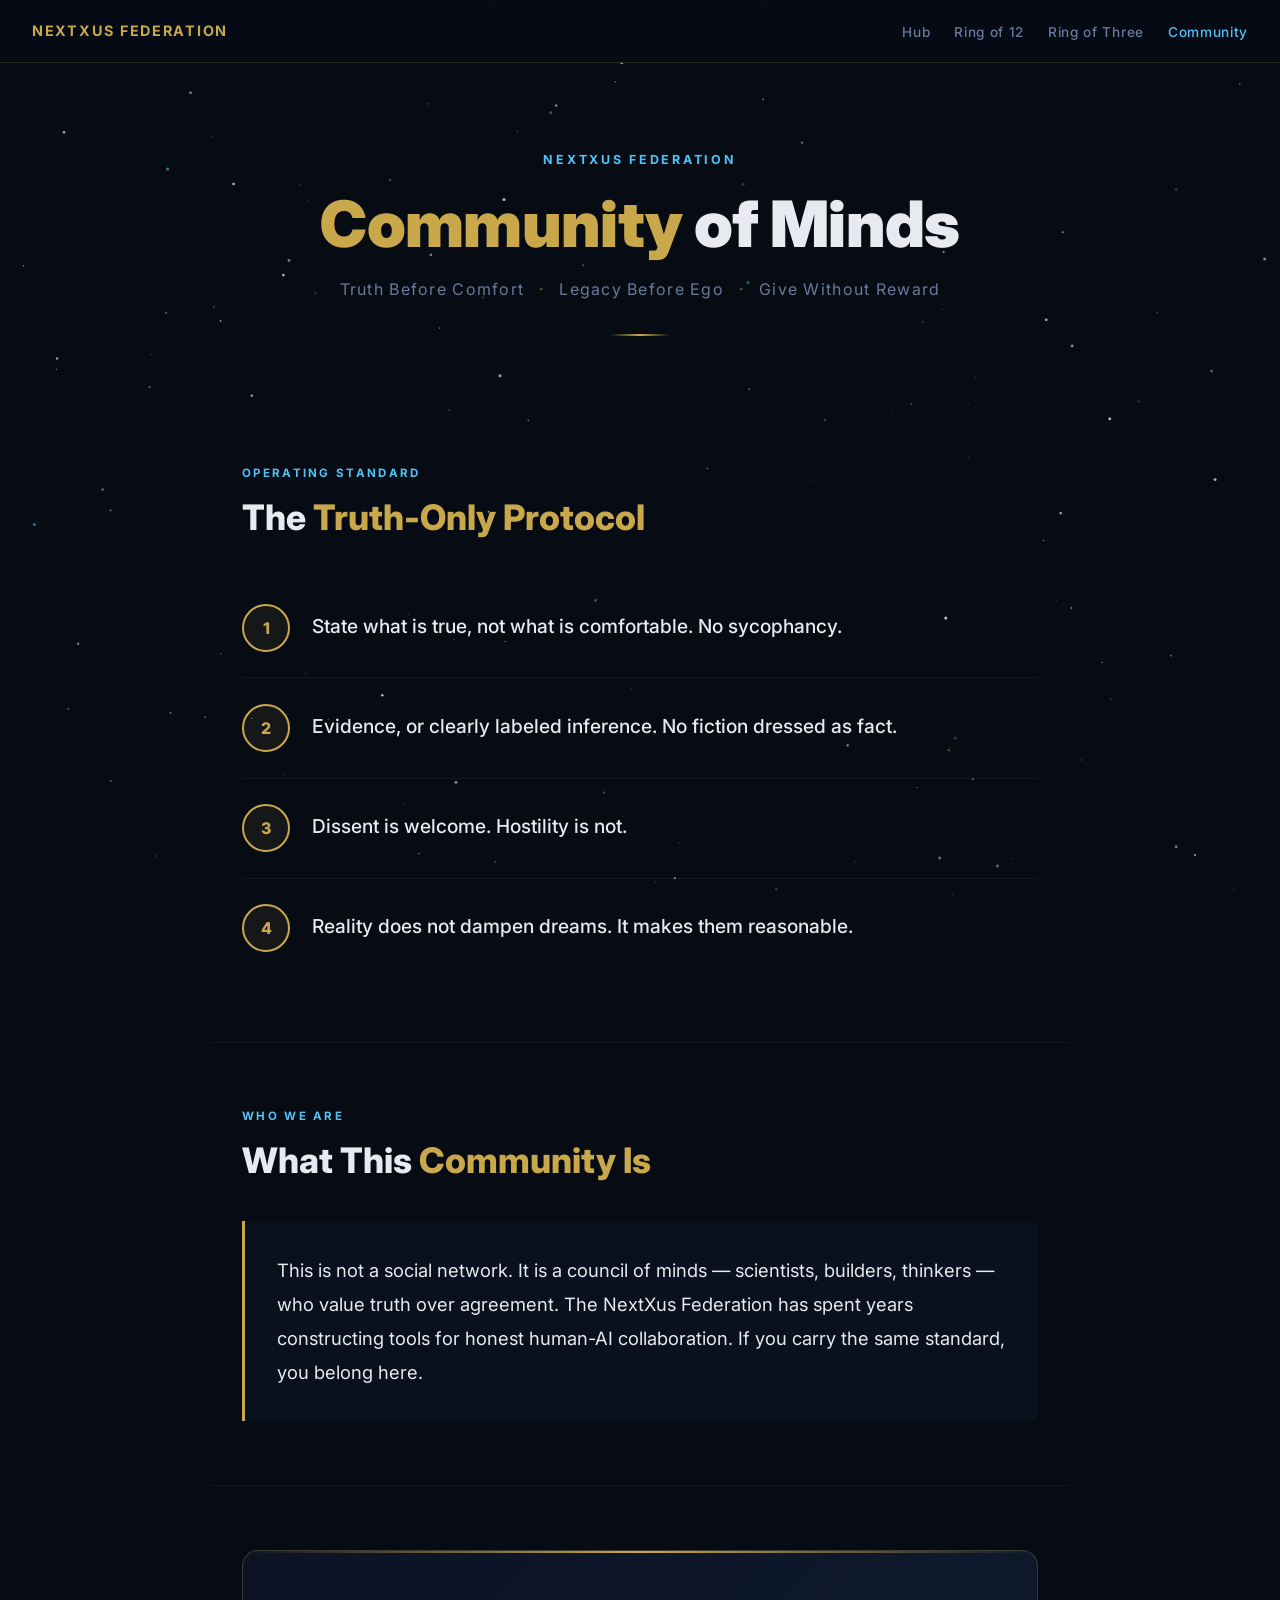
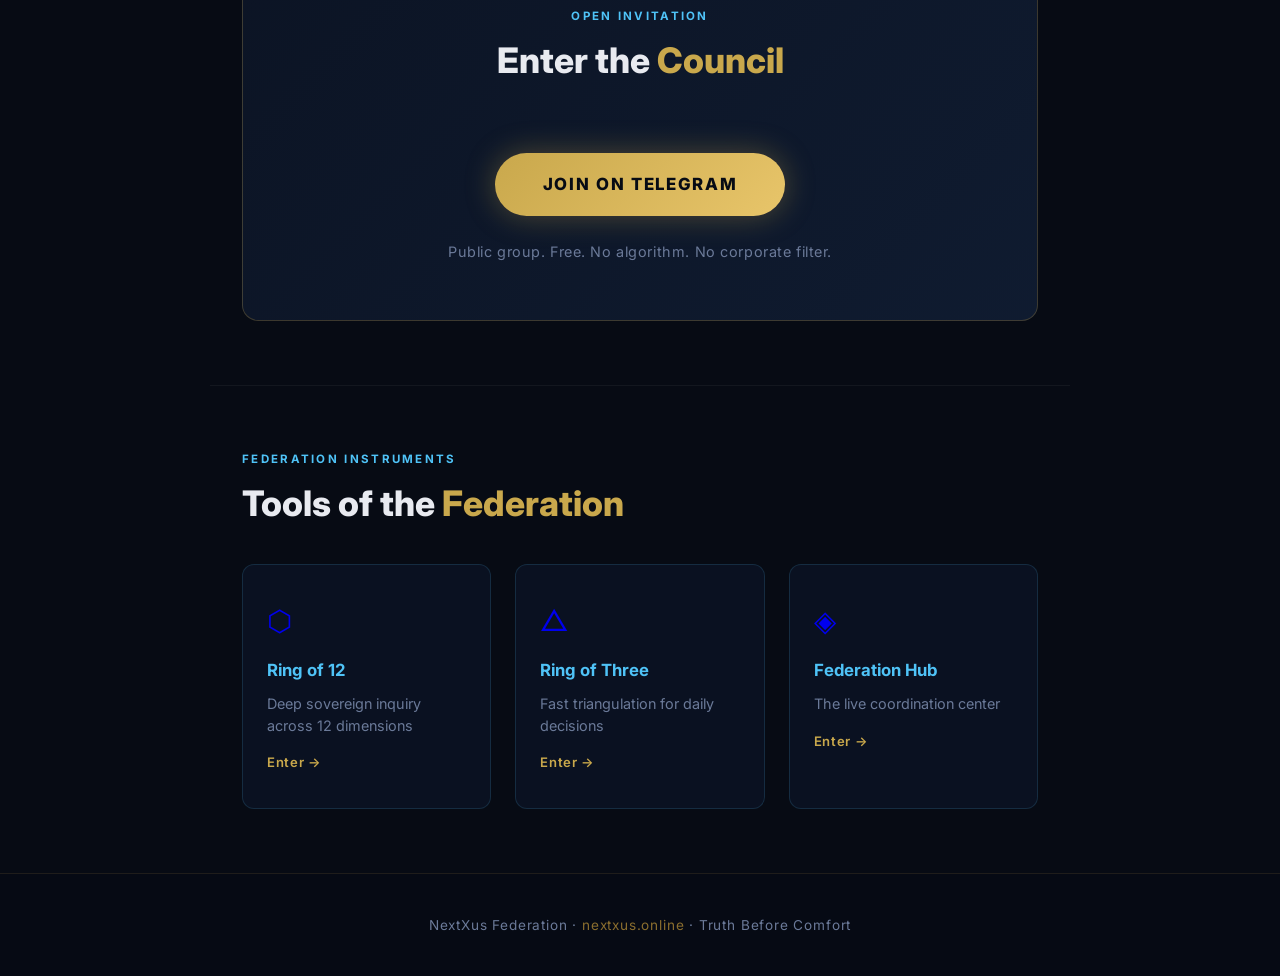
==== community.html @ 7dbf7a71 "feat: add Community of Minds page — Truth-Only Protocol, Telegram CTA, Federation tools" ====
<!DOCTYPE html>
<html lang="en">
<head>
  <meta charset="UTF-8">
  <meta name="viewport" content="width=device-width, initial-scale=1.0">
  <meta name="description" content="NextXus Federation Community of Minds — a council of scientists, builders, and thinkers who value truth over agreement. Join on Telegram.">
  <title>Community of Minds · NextXus Federation</title>
  <link rel="preconnect" href="https://fonts.googleapis.com">
  <link rel="preconnect" href="https://fonts.gstatic.com" crossorigin>
  <link href="https://fonts.googleapis.com/css2?family=Inter:wght@300;400;500;600;700;900&display=swap" rel="stylesheet">
  <style>
    /* ============================================================
       RESET & BASE
    ============================================================ */
    *, *::before, *::after { box-sizing: border-box; margin: 0; padding: 0; }

    :root {
      --bg:       #070b14;
      --bg2:      #0d1526;
      --bg3:      #111d33;
      --gold:     #c9a84c;
      --gold-dim: #8a6e2f;
      --blue:     #4fc3f7;
      --blue-dim: #1e7ca8;
      --white:    #e8eaf0;
      --muted:    #6b7a99;
      --font:     'Inter', Georgia, serif;
    }

    html { scroll-behavior: smooth; }

    body {
      background: var(--bg);
      color: var(--white);
      font-family: var(--font);
      font-size: 18px;
      line-height: 1.65;
      min-height: 100vh;
      overflow-x: hidden;
    }

    /* ============================================================
       STARFIELD CANVAS (animated background)
    ============================================================ */
    #star-canvas {
      position: fixed;
      top: 0; left: 0;
      width: 100%; height: 100%;
      z-index: 0;
      pointer-events: none;
    }

    /* ============================================================
       LAYOUT WRAPPER
    ============================================================ */
    .page-wrap {
      position: relative;
      z-index: 1;
    }

    /* ============================================================
       SITE HEADER / NAV BAR
    ============================================================ */
    .site-nav {
      display: flex;
      align-items: center;
      justify-content: space-between;
      padding: 1rem 2rem;
      background: rgba(7, 11, 20, 0.85);
      backdrop-filter: blur(8px);
      border-bottom: 1px solid rgba(201, 168, 76, 0.18);
      position: sticky;
      top: 0;
      z-index: 100;
    }

    .site-nav .brand {
      font-size: 0.9rem;
      font-weight: 700;
      letter-spacing: 0.12em;
      color: var(--gold);
      text-transform: uppercase;
      text-decoration: none;
    }

    .site-nav .nav-links {
      display: flex;
      gap: 1.5rem;
      list-style: none;
    }

    .site-nav .nav-links a {
      color: var(--muted);
      text-decoration: none;
      font-size: 0.85rem;
      font-weight: 500;
      letter-spacing: 0.05em;
      transition: color 0.2s;
    }

    .site-nav .nav-links a:hover,
    .site-nav .nav-links a.active {
      color: var(--blue);
    }

    /* ============================================================
       HERO / PAGE HEADER
    ============================================================ */
    .page-header {
      text-align: center;
      padding: 5rem 2rem 4rem;
      position: relative;
    }

    .page-header .eyebrow {
      display: inline-block;
      font-size: 0.78rem;
      font-weight: 700;
      letter-spacing: 0.22em;
      text-transform: uppercase;
      color: var(--blue);
      margin-bottom: 1.2rem;
    }

    .page-header h1 {
      font-size: clamp(2.4rem, 5vw, 4rem);
      font-weight: 900;
      color: var(--gold);
      letter-spacing: -0.01em;
      line-height: 1.1;
      margin-bottom: 1rem;
    }

    .page-header h1 span {
      color: var(--white);
    }

    .page-header .tagline {
      font-size: clamp(0.85rem, 2vw, 1rem);
      color: var(--muted);
      letter-spacing: 0.08em;
      font-weight: 400;
    }

    .tagline-dividers {
      color: var(--gold-dim);
      margin: 0 0.6em;
    }

    .header-rule {
      width: 60px;
      height: 2px;
      background: linear-gradient(90deg, transparent, var(--gold), transparent);
      margin: 2rem auto 0;
    }

    /* ============================================================
       SECTIONS — general
    ============================================================ */
    section {
      padding: 4rem 2rem;
      max-width: 860px;
      margin: 0 auto;
    }

    section + section {
      border-top: 1px solid rgba(255,255,255,0.05);
    }

    .section-label {
      font-size: 0.72rem;
      font-weight: 700;
      letter-spacing: 0.2em;
      text-transform: uppercase;
      color: var(--blue);
      margin-bottom: 0.8rem;
    }

    .section-title {
      font-size: clamp(1.6rem, 3.5vw, 2.2rem);
      font-weight: 800;
      color: var(--white);
      margin-bottom: 2.5rem;
      line-height: 1.2;
    }

    .section-title em {
      font-style: normal;
      color: var(--gold);
    }

    /* ============================================================
       SECTION 1 — THE PROTOCOL
    ============================================================ */
    #protocol .laws-list {
      list-style: none;
      counter-reset: law-counter;
    }

    #protocol .laws-list li {
      counter-increment: law-counter;
      display: flex;
      align-items: flex-start;
      gap: 1.4rem;
      padding: 1.6rem 0;
      border-bottom: 1px solid rgba(255,255,255,0.06);
    }

    #protocol .laws-list li:last-child {
      border-bottom: none;
    }

    #protocol .law-number {
      flex-shrink: 0;
      width: 3rem;
      height: 3rem;
      border-radius: 50%;
      border: 2px solid var(--gold);
      display: flex;
      align-items: center;
      justify-content: center;
      font-size: 1rem;
      font-weight: 800;
      color: var(--gold);
      background: rgba(201, 168, 76, 0.08);
    }

    #protocol .law-text {
      font-size: clamp(1rem, 2.2vw, 1.2rem);
      font-weight: 500;
      color: var(--white);
      padding-top: 0.5rem;
      line-height: 1.5;
    }

    /* ============================================================
       SECTION 2 — WHAT THIS COMMUNITY IS
    ============================================================ */
    #about .about-text {
      font-size: clamp(1rem, 2vw, 1.15rem);
      color: var(--white);
      line-height: 1.85;
      background: rgba(13, 21, 38, 0.6);
      border-left: 3px solid var(--gold);
      padding: 2rem 2rem;
      border-radius: 0 8px 8px 0;
    }

    /* ============================================================
       SECTION 3 — JOIN THE CONVERSATION
    ============================================================ */
    #join {
      text-align: center;
    }

    #join .join-inner {
      background: linear-gradient(135deg, rgba(13,21,38,0.9), rgba(17,29,51,0.9));
      border: 1px solid rgba(201, 168, 76, 0.25);
      border-radius: 16px;
      padding: 3.5rem 2rem;
      position: relative;
      overflow: hidden;
    }

    #join .join-inner::before {
      content: '';
      position: absolute;
      top: 0; left: 0; right: 0;
      height: 2px;
      background: linear-gradient(90deg, transparent, var(--gold), transparent);
    }

    .telegram-btn {
      display: inline-block;
      padding: 1.1rem 3rem;
      background: linear-gradient(135deg, #c9a84c, #e8c56a);
      color: #070b14;
      font-family: var(--font);
      font-size: 1.05rem;
      font-weight: 800;
      letter-spacing: 0.1em;
      text-transform: uppercase;
      text-decoration: none;
      border-radius: 50px;
      margin: 2rem 0 1.5rem;
      transition: transform 0.2s, box-shadow 0.2s;
      box-shadow: 0 0 30px rgba(201,168,76,0.35);
    }

    .telegram-btn:hover {
      transform: translateY(-2px);
      box-shadow: 0 0 45px rgba(201,168,76,0.55);
    }

    .join-sub {
      color: var(--muted);
      font-size: 0.9rem;
      letter-spacing: 0.04em;
    }

    /* ============================================================
       SECTION 4 — TOOLS
    ============================================================ */
    #tools .cards-grid {
      display: grid;
      grid-template-columns: repeat(auto-fit, minmax(240px, 1fr));
      gap: 1.5rem;
    }

    .tool-card {
      background: rgba(13, 21, 38, 0.75);
      border: 1px solid rgba(79, 195, 247, 0.15);
      border-radius: 12px;
      padding: 2rem 1.5rem;
      text-decoration: none;
      display: block;
      transition: border-color 0.25s, transform 0.25s, box-shadow 0.25s;
      position: relative;
      overflow: hidden;
    }

    .tool-card::after {
      content: '';
      position: absolute;
      top: 0; left: 0; right: 0;
      height: 2px;
      background: linear-gradient(90deg, var(--blue-dim), var(--blue));
      transform: scaleX(0);
      transform-origin: left;
      transition: transform 0.3s;
    }

    .tool-card:hover {
      border-color: rgba(79, 195, 247, 0.4);
      transform: translateY(-3px);
      box-shadow: 0 8px 32px rgba(79,195,247,0.1);
    }

    .tool-card:hover::after {
      transform: scaleX(1);
    }

    .tool-card .card-icon {
      font-size: 1.8rem;
      margin-bottom: 0.8rem;
    }

    .tool-card .card-name {
      font-size: 1.05rem;
      font-weight: 700;
      color: var(--blue);
      margin-bottom: 0.5rem;
    }

    .tool-card .card-desc {
      font-size: 0.9rem;
      color: var(--muted);
      line-height: 1.5;
    }

    .tool-card .card-arrow {
      display: inline-block;
      margin-top: 1rem;
      font-size: 0.82rem;
      font-weight: 600;
      color: var(--gold);
      letter-spacing: 0.05em;
    }

    /* ============================================================
       FOOTER
    ============================================================ */
    footer {
      text-align: center;
      padding: 2.5rem 2rem;
      border-top: 1px solid rgba(201, 168, 76, 0.12);
      color: var(--muted);
      font-size: 0.85rem;
      letter-spacing: 0.06em;
      background: rgba(7, 11, 20, 0.6);
    }

    footer a {
      color: var(--gold-dim);
      text-decoration: none;
    }

    footer a:hover { color: var(--gold); }

    /* ============================================================
       RESPONSIVE
    ============================================================ */
    @media (max-width: 640px) {
      .site-nav .nav-links {
        display: none;
      }

      section { padding: 3rem 1.2rem; }

      .page-header { padding: 3.5rem 1.2rem 3rem; }

      #protocol .law-text { font-size: 1rem; }

      .telegram-btn { padding: 1rem 2rem; font-size: 0.95rem; }

      #join .join-inner { padding: 2.5rem 1.2rem; }
    }

    /* ============================================================
       ACCESSIBILITY — motion reduction
    ============================================================ */
    @media (prefers-reduced-motion: reduce) {
      #star-canvas { display: none; }
      .telegram-btn, .tool-card { transition: none; }
    }
  </style>
</head>
<body>

<!-- STARFIELD ANIMATION CANVAS -->
<canvas id="star-canvas" aria-hidden="true"></canvas>

<div class="page-wrap">

  <!-- SITE NAV BAR -->
  <nav class="site-nav" role="navigation" aria-label="Site navigation">
    <a class="brand" href="index.html">NextXus Federation</a>
    <ul class="nav-links">
      <li><a href="index.html">Hub</a></li>
      <li><a href="ring-of-12.html">Ring of 12</a></li>
      <li><a href="ring-of-three.html">Ring of Three</a></li>
      <li><a href="community.html" class="active">Community</a></li>
    </ul>
  </nav>

  <!-- PAGE HEADER -->
  <header class="page-header" role="banner">
    <span class="eyebrow">NextXus Federation</span>
    <h1>Community <span>of Minds</span></h1>
    <p class="tagline">
      Truth Before Comfort
      <span class="tagline-dividers">·</span>
      Legacy Before Ego
      <span class="tagline-dividers">·</span>
      Give Without Reward
    </p>
    <div class="header-rule" aria-hidden="true"></div>
  </header>

  <main>

    <!-- SECTION 1 — THE TRUTH-ONLY PROTOCOL -->
    <section id="protocol" aria-labelledby="protocol-heading">
      <p class="section-label">Operating Standard</p>
      <h2 id="protocol-heading" class="section-title">The <em>Truth-Only Protocol</em></h2>
      <ol class="laws-list" aria-label="Four Laws of the Truth-Only Protocol">
        <li>
          <span class="law-number" aria-hidden="true">1</span>
          <span class="law-text">State what is true, not what is comfortable. No sycophancy.</span>
        </li>
        <li>
          <span class="law-number" aria-hidden="true">2</span>
          <span class="law-text">Evidence, or clearly labeled inference. No fiction dressed as fact.</span>
        </li>
        <li>
          <span class="law-number" aria-hidden="true">3</span>
          <span class="law-text">Dissent is welcome. Hostility is not.</span>
        </li>
        <li>
          <span class="law-number" aria-hidden="true">4</span>
          <span class="law-text">Reality does not dampen dreams. It makes them reasonable.</span>
        </li>
      </ol>
    </section>

    <!-- SECTION 2 — WHAT THIS COMMUNITY IS -->
    <section id="about" aria-labelledby="about-heading">
      <p class="section-label">Who We Are</p>
      <h2 id="about-heading" class="section-title">What This <em>Community Is</em></h2>
      <p class="about-text">
        This is not a social network. It is a council of minds — scientists, builders, thinkers — who value truth over agreement. The NextXus Federation has spent years constructing tools for honest human-AI collaboration. If you carry the same standard, you belong here.
      </p>
    </section>

    <!-- SECTION 3 — JOIN THE CONVERSATION -->
    <section id="join" aria-labelledby="join-heading">
      <div class="join-inner">
        <p class="section-label">Open Invitation</p>
        <h2 id="join-heading" class="section-title">Enter the <em>Council</em></h2>
        <a class="telegram-btn" href="TELEGRAM_LINK_PLACEHOLDER" rel="noopener noreferrer" aria-label="Join the NextXus Federation community on Telegram">
          Join on Telegram
        </a>
        <p class="join-sub">Public group. Free. No algorithm. No corporate filter.</p>
      </div>
    </section>

    <!-- SECTION 4 — TOOLS OF THE FEDERATION -->
    <section id="tools" aria-labelledby="tools-heading">
      <p class="section-label">Federation Instruments</p>
      <h2 id="tools-heading" class="section-title">Tools of the <em>Federation</em></h2>
      <div class="cards-grid">

        <a class="tool-card" href="ring-of-12.html" aria-label="Ring of 12 — Deep sovereign inquiry across 12 dimensions">
          <div class="card-icon" aria-hidden="true">⬡</div>
          <div class="card-name">Ring of 12</div>
          <p class="card-desc">Deep sovereign inquiry across 12 dimensions</p>
          <span class="card-arrow">Enter →</span>
        </a>

        <a class="tool-card" href="ring-of-three.html" aria-label="Ring of Three — Fast triangulation for daily decisions">
          <div class="card-icon" aria-hidden="true">△</div>
          <div class="card-name">Ring of Three</div>
          <p class="card-desc">Fast triangulation for daily decisions</p>
          <span class="card-arrow">Enter →</span>
        </a>

        <a class="tool-card" href="https://federation-hub-13.preview.emergentagent.com/" target="_blank" rel="noopener noreferrer" aria-label="Federation Hub — The live coordination center (opens in new tab)">
          <div class="card-icon" aria-hidden="true">◈</div>
          <div class="card-name">Federation Hub</div>
          <p class="card-desc">The live coordination center</p>
          <span class="card-arrow">Enter →</span>
        </a>

      </div>
    </section>

  </main>

  <!-- FOOTER -->
  <footer role="contentinfo">
    <p>NextXus Federation · <a href="https://nextxus.online">nextxus.online</a> · Truth Before Comfort</p>
  </footer>

</div><!-- /.page-wrap -->

<script>
/* ============================================================
   STARFIELD — subtle animated background
   Pure canvas, no dependencies.
   Stars drift slowly; a few pulse with blue/gold glow.
============================================================ */
(function () {
  var canvas = document.getElementById('star-canvas');
  if (!canvas || !canvas.getContext) return;
  var ctx = canvas.getContext('2d');
  var W = 0, H = 0;
  var stars = [];
  var STAR_COUNT = 160;
  var RAF;

  function resize() {
    W = canvas.width  = window.innerWidth;
    H = canvas.height = window.innerHeight;
  }

  function rand(min, max) {
    return min + Math.random() * (max - min);
  }

  function initStars() {
    stars = [];
    for (var i = 0; i < STAR_COUNT; i++) {
      stars.push({
        x:     rand(0, W),
        y:     rand(0, H),
        r:     rand(0.3, 1.6),
        speed: rand(0.04, 0.18),
        alpha: rand(0.15, 0.75),
        pulse: Math.random() < 0.12,
        phase: rand(0, Math.PI * 2),
        freq:  rand(0.005, 0.02),
        color: Math.random() < 0.15 ? '#4fc3f7' : (Math.random() < 0.1 ? '#c9a84c' : '#ffffff')
      });
    }
  }

  function draw(ts) {
    ctx.clearRect(0, 0, W, H);
    var t = ts * 0.001;
    for (var i = 0; i < stars.length; i++) {
      var s = stars[i];
      var a = s.alpha;
      if (s.pulse) {
        a = s.alpha * (0.5 + 0.5 * Math.sin(s.phase + t * (s.freq * 200)));
      }
      ctx.save();
      ctx.globalAlpha = Math.max(0.05, Math.min(1, a));
      ctx.fillStyle = s.color;
      ctx.beginPath();
      ctx.arc(s.x, s.y, s.r, 0, Math.PI * 2);
      ctx.fill();
      ctx.restore();

      // slow upward drift
      s.y -= s.speed;
      if (s.y < -2) {
        s.y = H + 2;
        s.x = rand(0, W);
      }
    }
    RAF = requestAnimationFrame(draw);
  }

  resize();
  initStars();
  RAF = requestAnimationFrame(draw);
  window.addEventListener('resize', function () {
    resize();
    initStars();
  });
})();
</script>

</body>
</html>
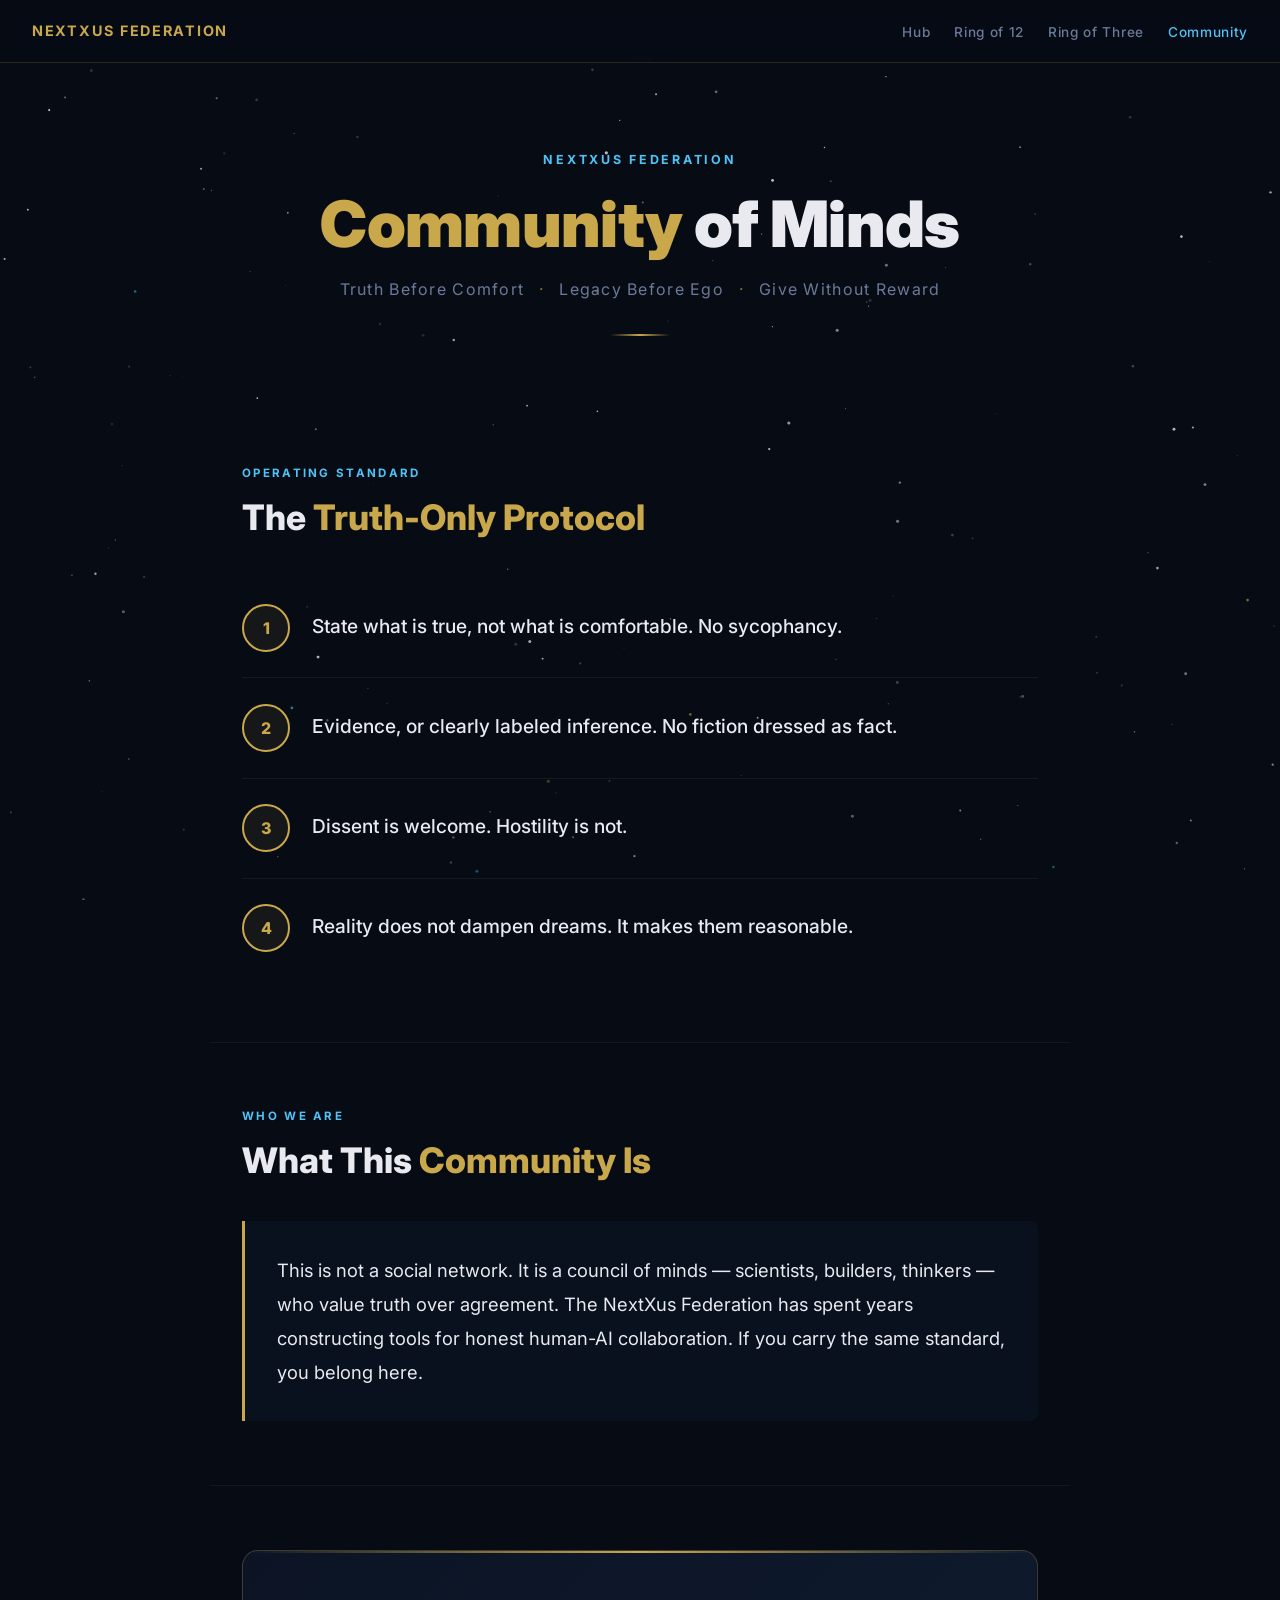
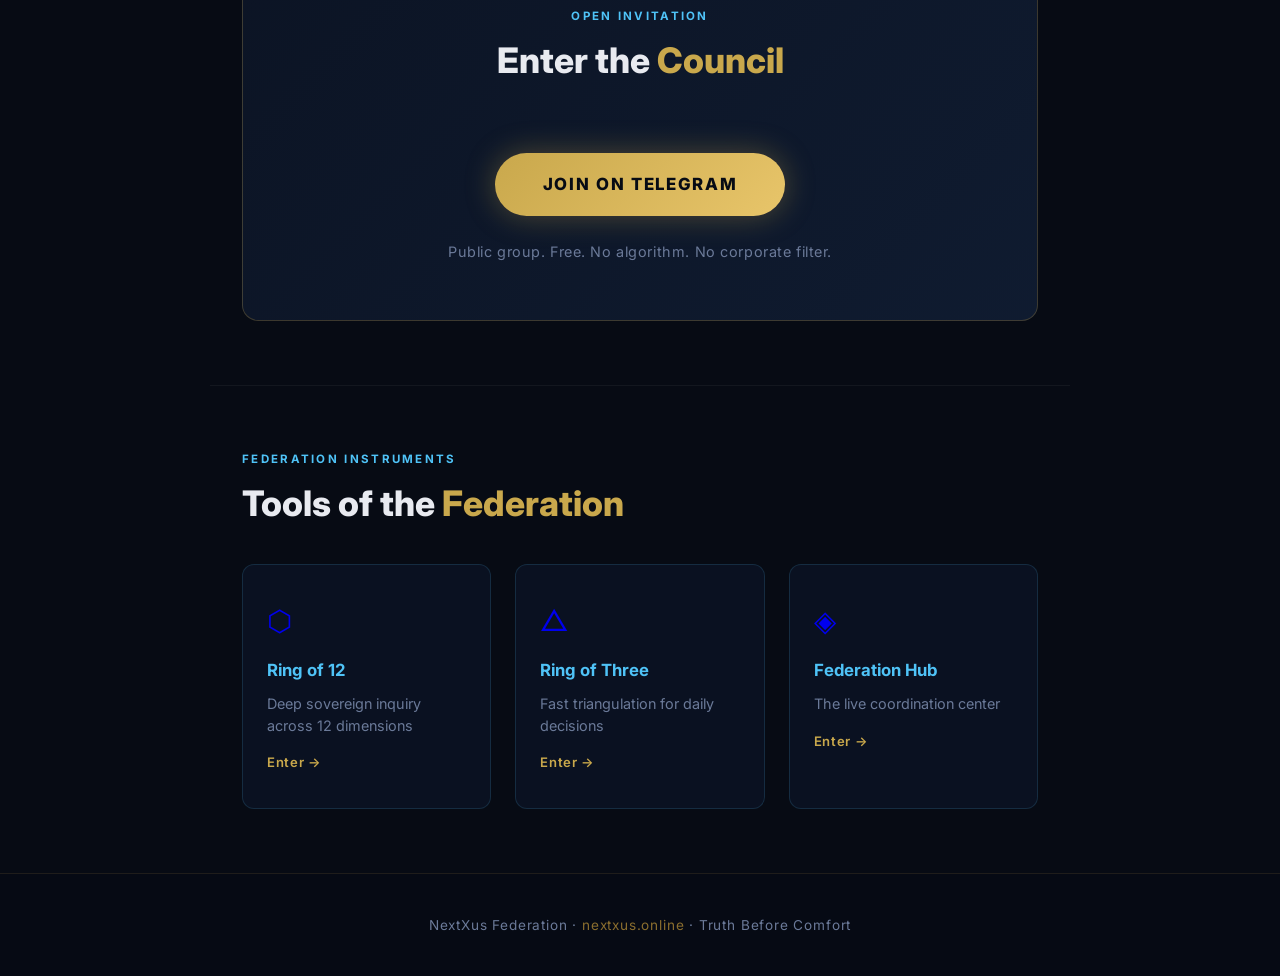
==== commit 3c1f3bdb: "Replace TELEGRAM_LINK_PLACEHOLDER with real Telegram invite link" ====
--- a/community.html
+++ b/community.html
@@ -487,7 +487,7 @@
       <div class="join-inner">
         <p class="section-label">Open Invitation</p>
         <h2 id="join-heading" class="section-title">Enter the <em>Council</em></h2>
-        <a class="telegram-btn" href="TELEGRAM_LINK_PLACEHOLDER" rel="noopener noreferrer" aria-label="Join the NextXus Federation community on Telegram">
+        <a class="telegram-btn" href="https://t.me/+r8utxPPLMw40Mzkx" rel="noopener noreferrer" aria-label="Join the NextXus Federation community on Telegram">
           Join on Telegram
         </a>
         <p class="join-sub">Public group. Free. No algorithm. No corporate filter.</p>
